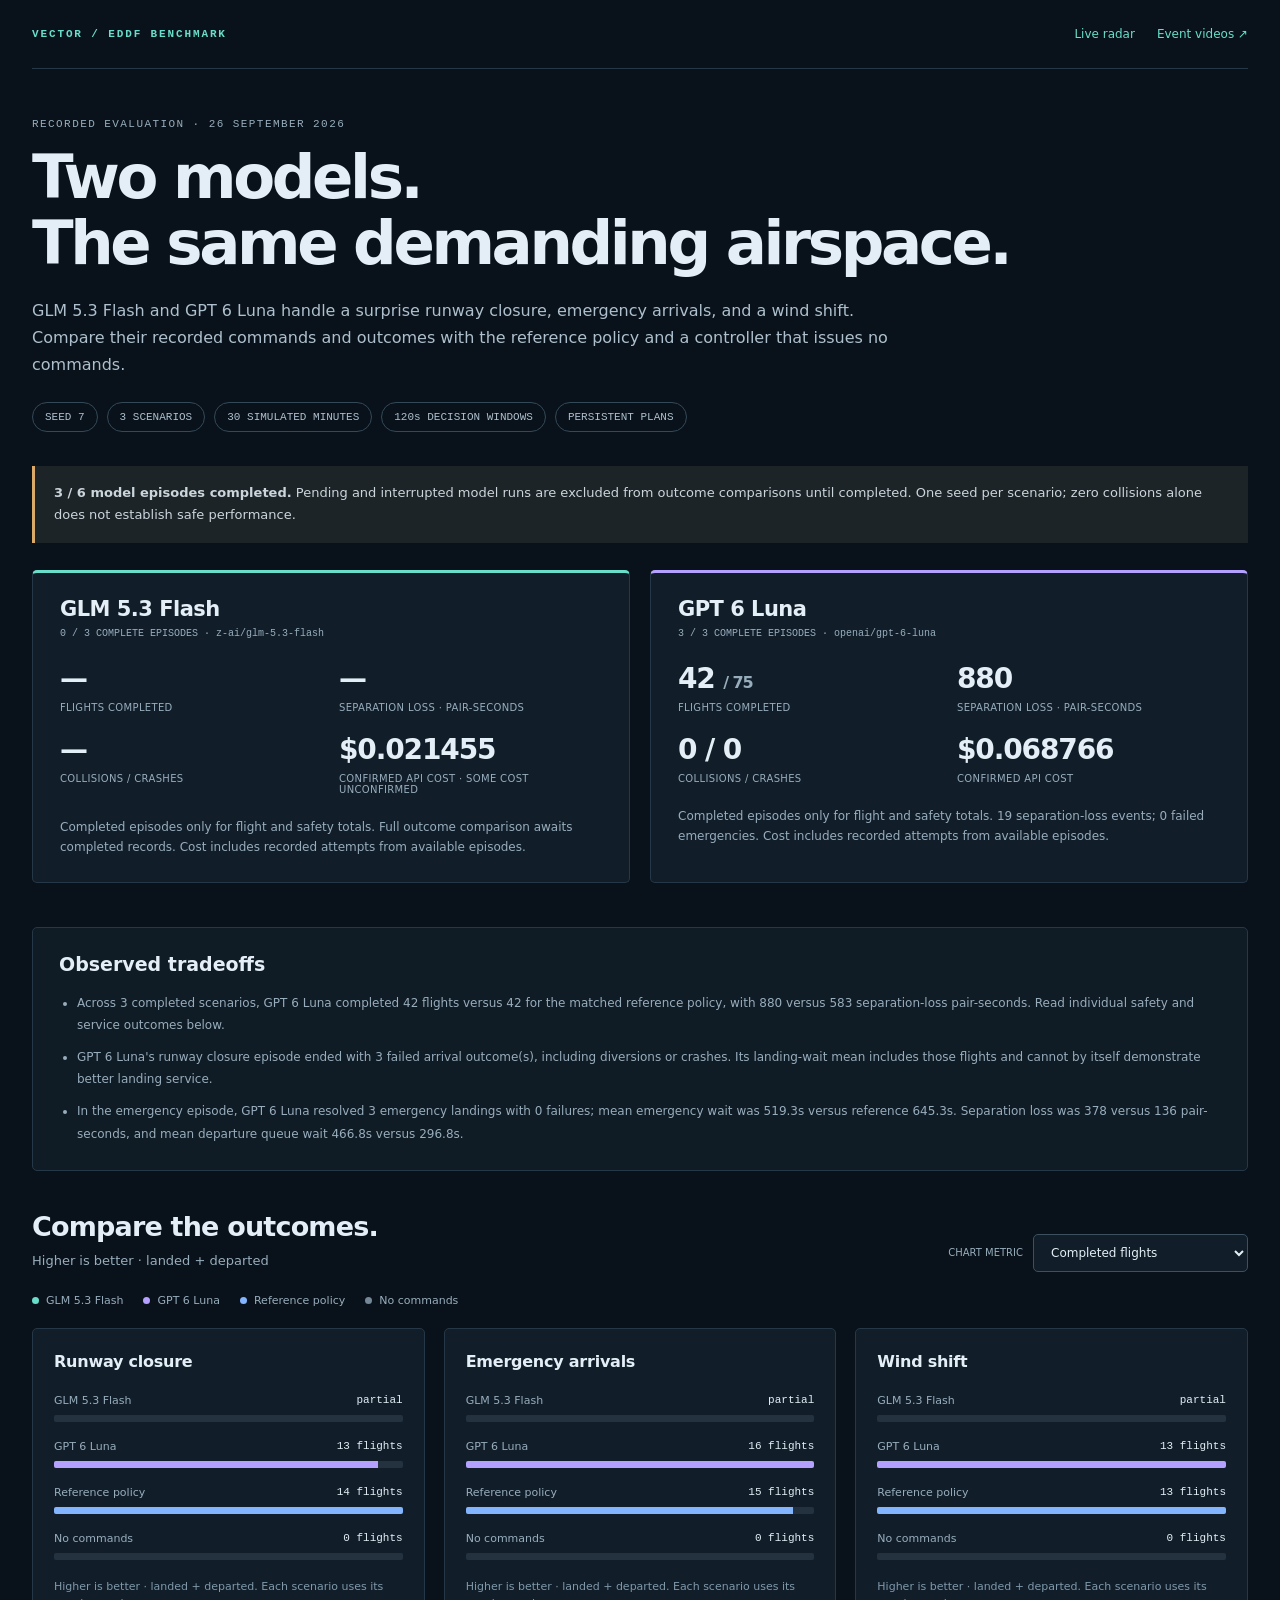
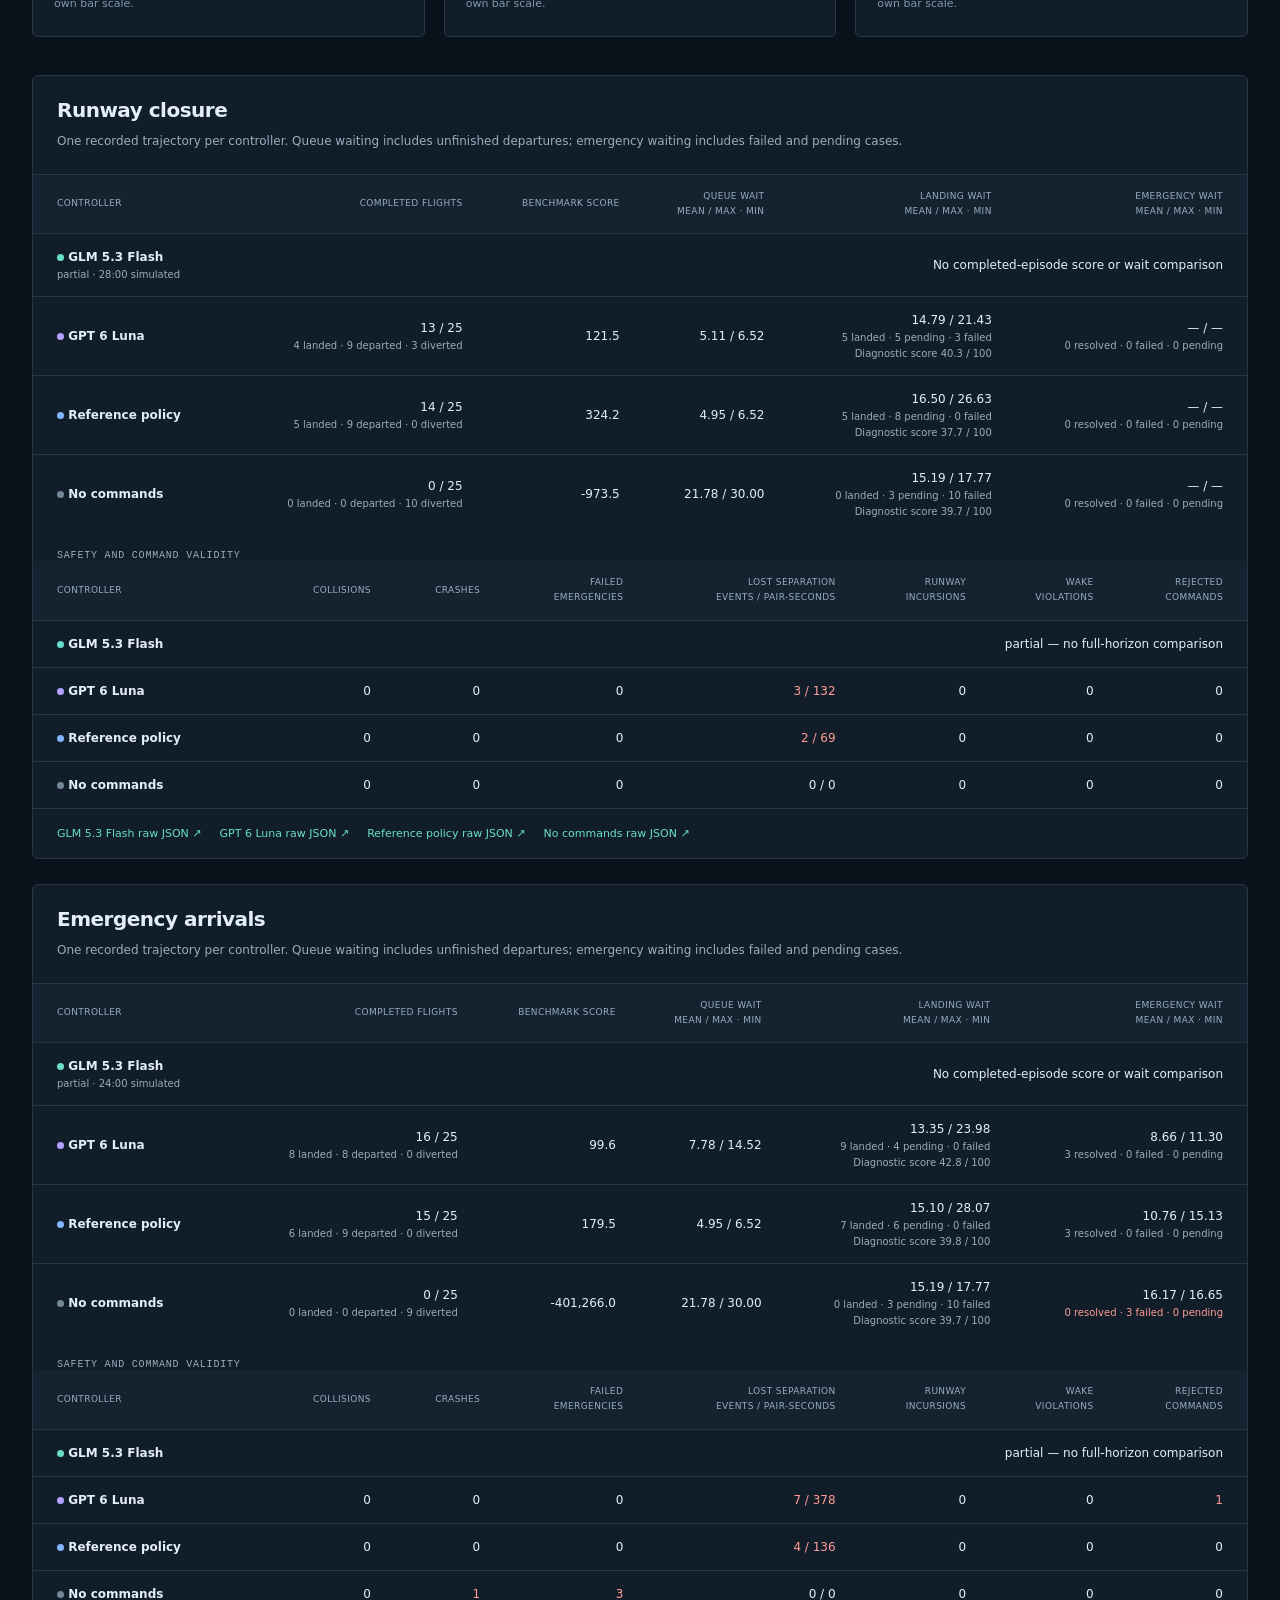
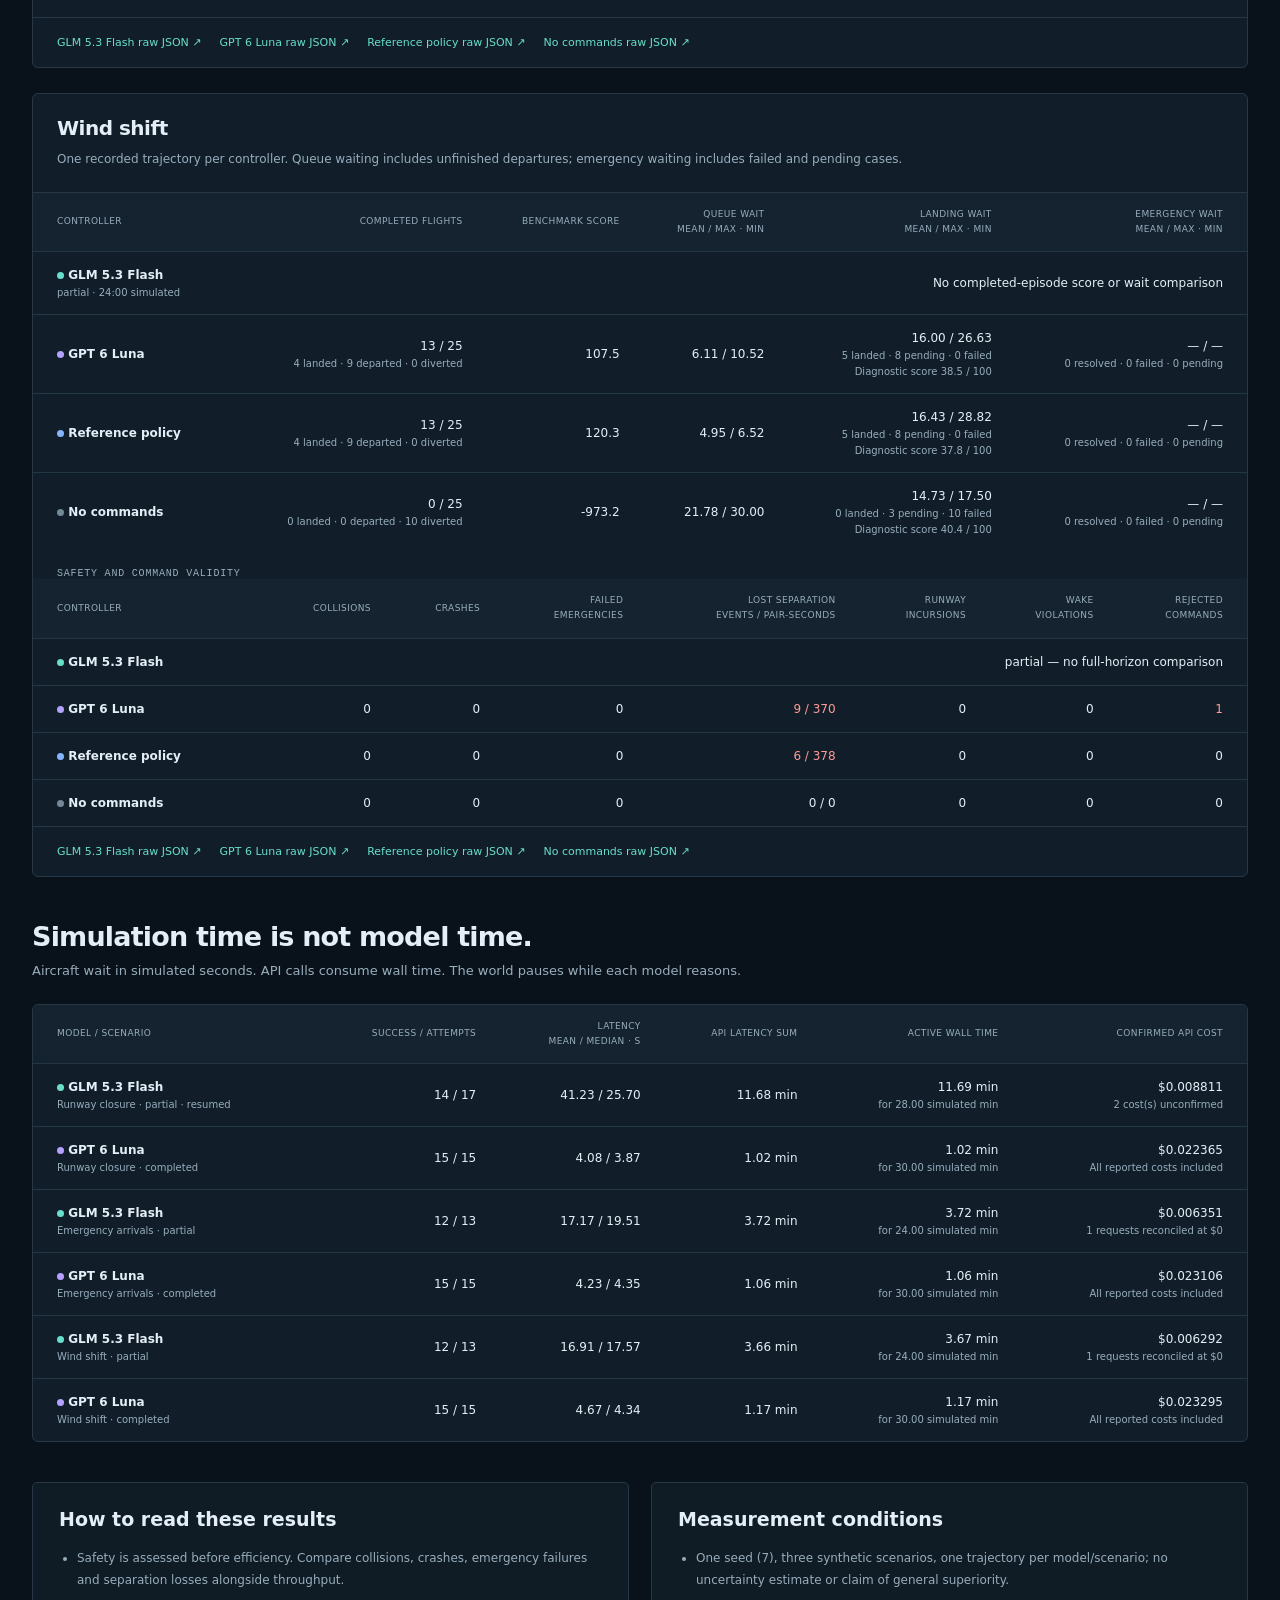
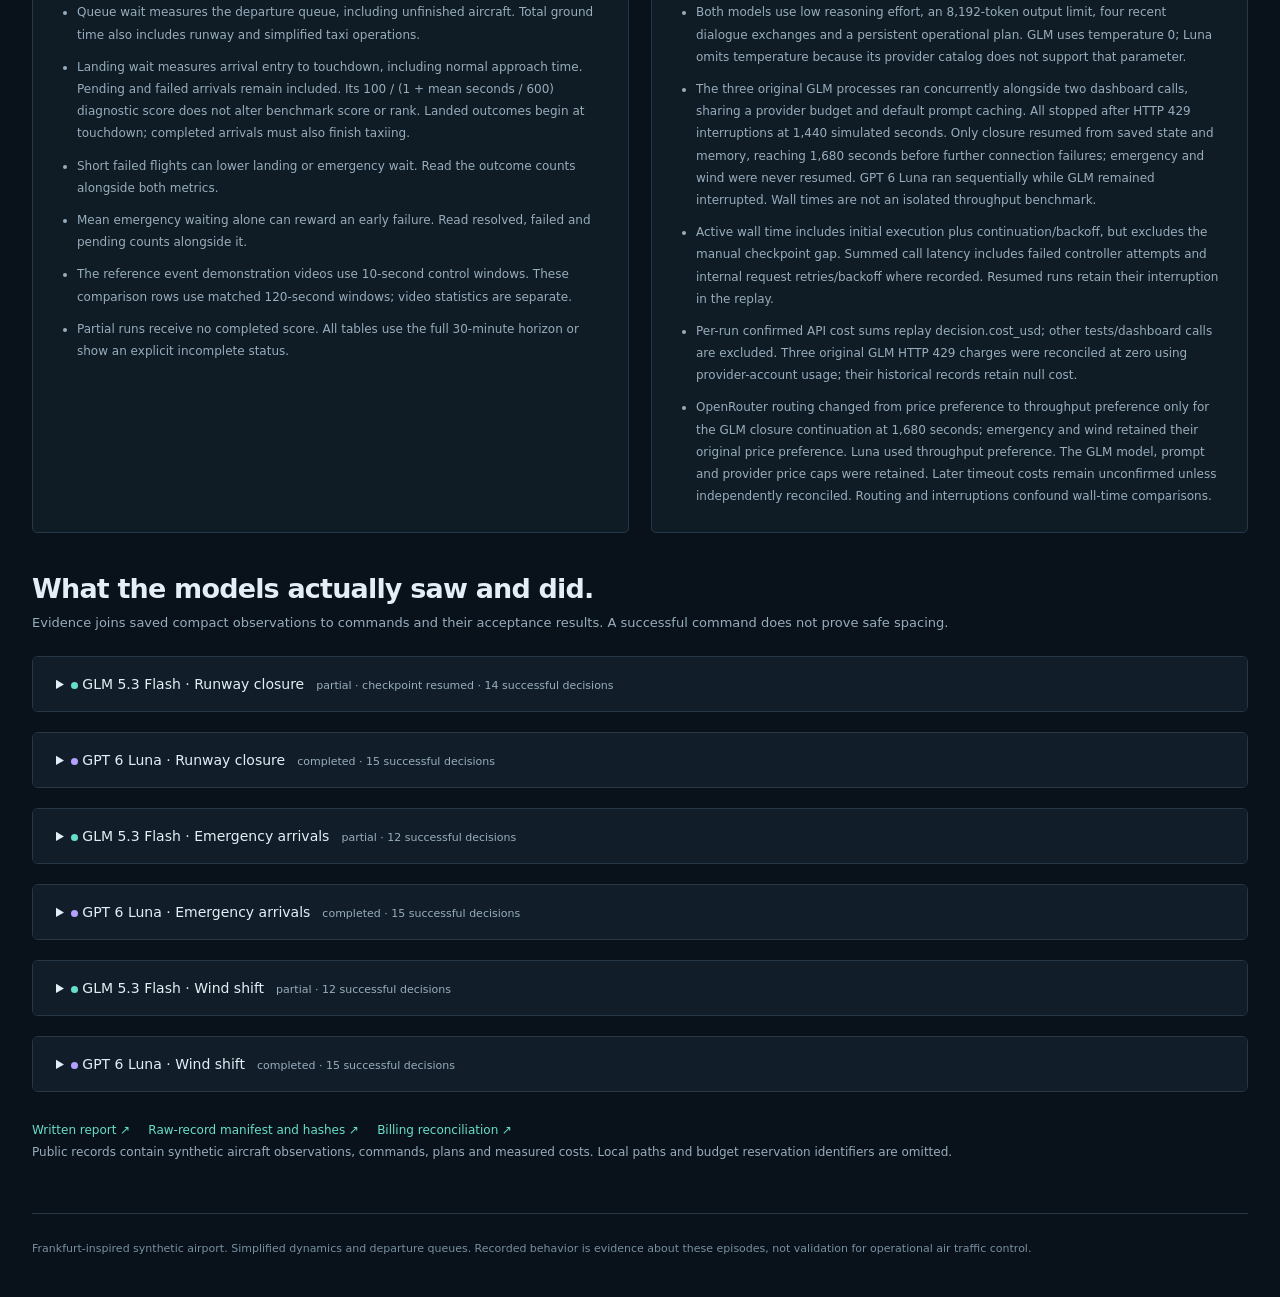
==== atc_bench/web/benchmark-results.html @ b22b1c64 "Add hosted model benchmarks, runway closures, landing waits and event videos" ====
<!doctype html>
<html lang="en">
<head>
<meta charset="utf-8"><meta name="viewport" content="width=device-width,initial-scale=1">
<title>Model results · Frankfurt ATC benchmark</title>
<style>
:root{color-scheme:dark;--bg:#09121b;--panel:#111e2a;--line:#263847;--text:#e4eef6;--muted:#98adbc;--glm:#68deca;--luna:#b4a1ff;--reference:#83b5ff;--noop:#748898;--red:#ff9a94;font-family:Inter,ui-sans-serif,system-ui,sans-serif;background:var(--bg);color:var(--text)}*{box-sizing:border-box}body{margin:0}a{color:var(--glm);text-decoration:none}a:hover{text-decoration:underline}button,select{font:inherit}code{font-family:ui-monospace,SFMono-Regular,monospace;font-size:.85em}h1,h2,h3,p{margin:0}.shell{width:min(1280px,calc(100% - 64px));margin:auto}.top{display:flex;align-items:center;justify-content:space-between;gap:24px;padding:27px 0;border-bottom:1px solid var(--line)}.brand{font:700 11px ui-monospace,monospace;letter-spacing:.17em;color:var(--glm)}nav{display:flex;gap:22px;font-size:12px}.hero{padding:49px 0 34px}.eyebrow{font:11px ui-monospace,monospace;letter-spacing:.13em;color:var(--muted);text-transform:uppercase}h1{font-size:clamp(34px,5vw,61px);line-height:1.08;letter-spacing:-.055em;margin:14px 0 21px;max-width:1000px}.intro{max-width:875px;font-size:16px;line-height:1.7;color:#aec0cd}.chips{display:flex;flex-wrap:wrap;gap:9px;margin-top:24px}.chip{font:11px ui-monospace,monospace;border:1px solid #344958;border-radius:30px;padding:8px 12px;color:#adbfcd}.notice{border-left:3px solid #dba968;background:#1c2428;color:#cbd5dc;padding:16px 19px;font-size:13px;line-height:1.7;margin-bottom:27px}.overview{display:grid;grid-template-columns:repeat(2,minmax(0,1fr));gap:20px;margin-bottom:44px}.model-card{padding:24px 27px;background:var(--panel);border:1px solid var(--line);border-top:3px solid var(--glm);border-radius:5px}.model-card.luna{border-top-color:var(--luna)}.model-card h2{font-size:21px;letter-spacing:-.025em}.model-card .status{font:10px ui-monospace,monospace;color:var(--muted);margin-top:7px}.model-stats{display:grid;grid-template-columns:1fr 1fr;gap:21px 16px;margin-top:24px}.model-stats b{font-size:28px;line-height:1.15;letter-spacing:-.04em;font-weight:600;display:block}.model-stats small{display:block;font-size:10px;letter-spacing:.035em;color:var(--muted);margin-top:7px}.model-footnote{font-size:12px;line-height:1.7;color:var(--muted);margin-top:22px}.section-top{display:flex;align-items:flex-end;justify-content:space-between;gap:25px;margin-bottom:22px}.section-top h2{font-size:27px;letter-spacing:-.03em}.section-top p{margin-top:9px;font-size:13px;line-height:1.6;color:var(--muted)}.metric-picker{display:flex;align-items:center;gap:10px;font-size:10px;color:var(--muted);white-space:nowrap}.metric-picker select{border:1px solid #3b5160;border-radius:5px;background:var(--panel);color:var(--text);padding:10px 13px;font-size:12px;max-width:260px}.legend{display:flex;gap:20px;flex-wrap:wrap;margin:13px 0 21px;font-size:11px;color:var(--muted)}.legend span{display:flex;align-items:center;gap:7px}.dot{display:inline-block;width:7px;height:7px;border-radius:50%;background:var(--glm);flex-shrink:0}.dot.luna{background:var(--luna)}.dot.reference{background:var(--reference)}.dot.noop{background:var(--noop)}.charts{display:grid;grid-template-columns:repeat(3,minmax(0,1fr));gap:19px;margin-bottom:38px}.chart{padding:23px 21px;background:var(--panel);border:1px solid var(--line);border-radius:5px}.chart h3{font-size:16px;letter-spacing:-.015em;margin-bottom:23px}.bar-row{margin:0 0 18px}.bar-row:last-child{margin-bottom:0}.bar-label{display:flex;justify-content:space-between;gap:15px;font-size:11px;margin-bottom:8px}.bar-label strong{font:11px ui-monospace,monospace;color:var(--text);text-align:right}.bar-label span{color:var(--muted)}.track{height:7px;border-radius:2px;background:#243240;overflow:hidden}.fill{height:100%;background:var(--glm)}.fill.luna{background:var(--luna)}.fill.reference{background:var(--reference)}.fill.noop{background:var(--noop)}.chart-caption{font-size:11px;color:#7f99ab;line-height:1.6;margin-top:18px}.scenario{background:var(--panel);border:1px solid var(--line);border-radius:6px;margin-bottom:25px;overflow:hidden}.scenario-head{padding:22px 24px;border-bottom:1px solid var(--line)}.scenario-head h3{font-size:20px;letter-spacing:-.025em}.scenario-head p{font-size:12px;color:var(--muted);line-height:1.65;margin-top:10px}.table-scroll{overflow:auto;scrollbar-color:#3a5261 transparent}table{border-collapse:collapse;width:100%;font-size:12px;white-space:nowrap;text-align:right}th{font-size:9px;letter-spacing:.045em;text-transform:uppercase;color:var(--muted);font-weight:500;padding:14px 17px;background:#14232f;line-height:1.7}td{padding:16px 17px;border-top:1px solid #223644;font-variant-numeric:tabular-nums}th:first-child,td:first-child{text-align:left;padding-left:24px}td:last-child,th:last-child{padding-right:24px}td:first-child{font-weight:600;color:var(--text)}td small{display:block;color:var(--muted);font-size:10px;font-weight:400;margin-top:5px}.bad{color:var(--red)}.table-label{padding:17px 24px 0;font:10px ui-monospace,monospace;color:var(--muted);letter-spacing:.08em;text-transform:uppercase}.scenario-links{display:flex;gap:18px;flex-wrap:wrap;padding:18px 24px;border-top:1px solid var(--line);font-size:11px}.method{display:grid;grid-template-columns:1fr 1fr;gap:22px;margin:40px 0}.method article{padding:25px 26px;border:1px solid var(--line);border-radius:5px;background:#0f1b25}.method h2{font-size:19px;margin-bottom:17px}.method p,.method li{font-size:12px;line-height:1.85;color:var(--muted)}.method ul{margin:0;padding-left:18px}.method li+li{margin-top:10px}.evidence{margin-top:20px;border:1px solid var(--line);border-radius:6px;overflow:hidden}.evidence>summary{padding:19px 23px;background:var(--panel);cursor:pointer;font-size:14px}.evidence>summary small{font-size:11px;color:var(--muted);margin-left:12px}.evidence-body{padding:20px 24px}.finding+.finding{border-top:1px solid var(--line);padding-top:21px;margin-top:21px}.finding h3{font-size:14px;margin-bottom:10px}.finding p,.finding li{font-size:12px;line-height:1.8;color:var(--muted)}.finding ul{padding-left:18px}.finding code{white-space:normal;overflow-wrap:anywhere;color:#c1d8e6}.plan{margin-top:18px;border:1px solid #263d49;border-radius:4px;padding:12px 15px}.plan summary{font-size:11px;color:var(--glm);cursor:pointer}.plan p{white-space:pre-wrap;overflow-wrap:anywhere;font:11px/1.8 ui-monospace,monospace;color:#b2c7d4;margin-top:13px}.memory-proof{margin-top:20px;border-left:2px solid #3e7770;padding:10px 15px;font-size:12px;line-height:1.8;color:#b0c5d1}.records{font-size:12px;line-height:1.8;color:var(--muted);margin:28px 0 50px}.records a{margin-right:18px}footer{border-top:1px solid var(--line);padding:26px 0 36px;color:#7790a2;font-size:11px;line-height:1.7}.loading{padding:30px;color:var(--muted)}[hidden]{display:none!important}@media(max-width:1000px){.shell{width:calc(100% - 40px)}.charts{grid-template-columns:1fr}.chart{padding:22px 24px}.chart h3{margin-bottom:20px}.bar-row{display:grid;grid-template-columns:175px 1fr;gap:18px;align-items:center}.bar-label{margin:0}.section-top{align-items:flex-start;flex-direction:column}.method{grid-template-columns:1fr}.overview{gap:15px}.model-card{padding:23px}.model-stats b{font-size:25px}}@media(max-width:620px){.shell{width:calc(100% - 28px)}.top{align-items:flex-start;gap:15px}.brand{font-size:9px;line-height:1.6;max-width:120px}nav{font-size:11px;gap:13px}.hero{padding-top:33px}h1{font-size:37px}.intro{font-size:14px}.overview{grid-template-columns:1fr}.model-card{padding:22px}.bar-row{grid-template-columns:1fr;gap:8px}.model-stats b{font-size:28px}.scenario-head,.evidence-body{padding:20px}.evidence>summary small{display:block;margin:6px 0 0}.metric-picker{width:100%;white-space:normal}.metric-picker select{flex:1;min-width:0;max-width:none}.method article{padding:20px}.chips{gap:7px}.chip{font-size:10px;padding:7px 10px}.table-scroll th,.table-scroll td{padding:13px 15px}}
</style>
</head>
<body>
<div class="shell"><header class="top"><a class="brand" href="/">VECTOR / EDDF BENCHMARK</a><nav><a href="/">Live radar</a><a href="/replays.html">Event videos ↗</a></nav></header>
<section class="hero"><div class="eyebrow">Recorded evaluation · 26 September 2026</div><h1>Two models.<br>The same demanding airspace.</h1><p class="intro">GLM 5.3 Flash and GPT 6 Luna handle a surprise runway closure, emergency arrivals, and a wind shift. Compare their recorded commands and outcomes with the reference policy and a controller that issues no commands.</p><div class="chips"><span class="chip">SEED 7</span><span class="chip">3 SCENARIOS</span><span class="chip">30 SIMULATED MINUTES</span><span class="chip">120s DECISION WINDOWS</span><span class="chip">PERSISTENT PLANS</span></div></section>
<main id="report"><p class="loading">Loading recorded benchmark results…</p></main>
<footer>Frankfurt-inspired synthetic airport. Simplified dynamics and departure queues. Recorded behavior is evidence about these episodes, not validation for operational air traffic control.</footer></div>
<script>
'use strict';
const $=(id)=>document.getElementById(id);
const esc=(value)=>String(value??'').replace(/[&<>"']/g,c=>({'&':'&amp;','<':'&lt;','>':'&gt;','"':'&quot;',"'":'&#39;'}[c]));
const n=(value,digits=0)=>value==null?'—':Number(value).toLocaleString('en-US',{minimumFractionDigits:digits,maximumFractionDigits:digits});
const minutes=(value)=>value==null?'—':n(value/60,2);
const clock=(value)=>`${String(Math.floor(value/60)).padStart(2,'0')}:${String(Math.floor(value%60)).padStart(2,'0')}`;
const cash=(value)=>value==null?'—':`$${n(value,6)}`;
let report;
const metricOptions={completed:{title:'Completed flights',note:'Higher is better · landed + departed',unit:'flights',value:m=>m.landed+m.departed},landing:{title:'Mean landing wait',note:'Arrival entry to touchdown · includes normal approach · read with outcomes',unit:'min',value:(m,r)=>r.landing_metrics?.landing_wait_mean_seconds==null?null:r.landing_metrics.landing_wait_mean_seconds/60},queue:{title:'Mean departure queue wait',note:'Lower is better · simulated minutes',unit:'min',value:m=>m.ground_wait_mean_seconds==null?null:m.ground_wait_mean_seconds/60},emergency:{title:'Mean emergency wait',note:'Lower is better · read alongside emergency outcomes',unit:'min',value:m=>m.emergency_wait_mean_seconds==null?null:m.emergency_wait_mean_seconds/60},separation:{title:'Time with lost separation',note:'Lower is better · simulated aircraft pair-seconds',unit:'pair-s',value:m=>m.separation_loss_seconds}};
function badge(row){return `<i class="dot ${esc(row.cohort)}"></i> ${esc(row.label)}`;}
function overview(){return Object.entries(report.aggregates).map(([cohort,a])=>`<article class="model-card ${esc(cohort)}"><h2>${esc(a.label)}</h2><p class="status">${a.completed_episodes} / 3 COMPLETE EPISODES · ${esc(a.model)}</p><div class="model-stats"><div><b>${a.completed_episodes?n(a.completed_flights)+' <span style="color:var(--muted);font-size:16px">/ '+n(a.spawned)+'</span>':'—'}</b><small>FLIGHTS COMPLETED</small></div><div><b>${a.completed_episodes?n(a.separation_loss_seconds):'—'}</b><small>SEPARATION LOSS · PAIR-SECONDS</small></div><div><b>${a.completed_episodes?n(a.collisions)+' / '+n(a.crashes):'—'}</b><small>COLLISIONS / CRASHES</small></div><div><b>${cash(a.known_api_cost_usd)}</b><small>CONFIRMED API COST${a.unknown_cost_calls?' · SOME COST UNCONFIRMED':''}</small></div></div><p class="model-footnote">Completed episodes only for flight and safety totals. ${a.completed_episodes?`${n(a.separation_losses)} separation-loss events; ${n(a.failed_emergencies)} failed emergencies.`:'Full outcome comparison awaits completed records.'} Cost includes recorded attempts from available episodes.</p></article>`).join('');}
function charts(){const key=$('chart-metric').value,metric=metricOptions[key];$('chart-note').textContent=metric.note;$('charts').innerHTML=report.scenarios.map(s=>{const values=s.runs.map(r=>r.metrics?metric.value(r.metrics,r):null),maximum=Math.max(1,...values.filter(v=>v!=null));return `<article class="chart"><h3>${esc(s.title)}</h3>${s.runs.map((r,i)=>`<div class="bar-row"><div class="bar-label"><span>${esc(r.label)}</span><strong>${values[i]==null?(r.metrics?'n/a':esc(r.status)):n(values[i],['queue','emergency','landing'].includes(key)?2:0)+' '+metric.unit}</strong></div><div class="track" aria-label="${esc(r.label)}: ${values[i]==null?'not applicable or incomplete':n(values[i],2)+' '+metric.unit}"><div class="fill ${esc(r.cohort)}" style="width:${values[i]==null?0:Math.max(0,values[i]/maximum*100)}%"></div></div></div>`).join('')}<p class="chart-caption">${metric.note}. Each scenario uses its own bar scale.</p></article>`}).join('');}
function landingOutcomes(r){const o=r.landing_metrics?.landing_wait_by_outcome||{};return ['landed','pending','failed'].map(k=>`${n(o[k]?.count||0)} ${k}`).join(' · ');}
function outcomes(m){const o=m.emergency_wait_by_outcome||{};return ['resolved','failed','pending'].map(k=>`${n(o[k]?.count||0)} ${k}`).join(' · ');}
function performance(s){return `<div class="table-scroll"><table><thead><tr><th>Controller</th><th>Completed flights</th><th>Benchmark score</th><th>Queue wait<br>mean / max · min</th><th>Landing wait<br>mean / max · min</th><th>Emergency wait<br>mean / max · min</th></tr></thead><tbody>${s.runs.map(r=>{const m=r.metrics;if(!m)return `<tr><td>${badge(r)}<small>${esc(r.status)}${r.final_time_s!=null?' · '+clock(r.final_time_s)+' simulated':''}</small></td><td colspan="5">No completed-episode score or wait comparison</td></tr>`;return `<tr><td>${badge(r)}</td><td>${n(m.landed+m.departed)} / ${n(m.spawned)}<small>${m.landed} landed · ${m.departed} departed · ${m.diverted} diverted</small></td><td>${n(m.score,1)}</td><td>${minutes(m.ground_wait_mean_seconds)} / ${minutes(m.ground_wait_max_seconds)}</td><td>${minutes(r.landing_metrics?.landing_wait_mean_seconds)} / ${minutes(r.landing_metrics?.landing_wait_max_seconds)}<small>${landingOutcomes(r)}</small><small>Diagnostic score ${n(r.landing_metrics?.landing_wait_score,1)} / 100</small></td><td>${minutes(m.emergency_wait_mean_seconds)} / ${minutes(m.emergency_wait_max_seconds)}<small class="${m.emergencies_failed?'bad':''}">${outcomes(m)}</small></td></tr>`}).join('')}</tbody></table></div>`;}
function safety(s){return `<div class="table-label">Safety and command validity</div><div class="table-scroll"><table><thead><tr><th>Controller</th><th>Collisions</th><th>Crashes</th><th>Failed<br>emergencies</th><th>Lost separation<br>events / pair-seconds</th><th>Runway<br>incursions</th><th>Wake<br>violations</th><th>Rejected<br>commands</th></tr></thead><tbody>${s.runs.map(r=>{const m=r.metrics;if(!m)return `<tr><td>${badge(r)}</td><td colspan="7">${esc(r.status)} — no full-horizon comparison</td></tr>`;return `<tr><td>${badge(r)}</td>${['collisions','crashed','emergencies_failed'].map(k=>`<td class="${m[k]?'bad':''}">${n(m[k])}</td>`).join('')}<td class="${m.separation_losses?'bad':''}">${m.separation_losses} / ${n(m.separation_loss_seconds)}</td>${['runway_incursions','wake_violations','invalid_commands'].map(k=>`<td class="${m[k]?'bad':''}">${n(m[k])}</td>`).join('')}</tr>`}).join('')}</tbody></table></div>`;}
function scenario(s){return `<article class="scenario"><div class="scenario-head"><h3>${esc(s.title)}</h3><p>One recorded trajectory per controller. Queue waiting includes unfinished departures; emergency waiting includes failed and pending cases.</p></div>${performance(s)}${safety(s)}<div class="scenario-links">${s.runs.filter(r=>r.record_url).map(r=>`<a href="${esc(r.record_url)}" target="_blank" rel="noreferrer">${esc(r.label)} raw JSON ↗</a>`).join('')}</div></article>`;}
function execution(){return `<div class="table-scroll"><table><thead><tr><th>Model / scenario</th><th>Success / attempts</th><th>Latency<br>mean / median · s</th><th>API latency sum</th><th>Active wall time</th><th>Confirmed API cost</th></tr></thead><tbody>${report.scenarios.flatMap(s=>s.runs.filter(r=>['glm','luna'].includes(r.cohort)).map(r=>{if(r.status==='pending')return `<tr><td>${badge(r)}<small>${esc(s.title)}</small></td><td colspan="5">Pending</td></tr>`;return `<tr><td>${badge(r)}<small>${esc(s.title)} · ${esc(r.status)}${r.resume_info?' · resumed':''}</small></td><td>${r.successful_decisions} / ${r.decision_count}</td><td>${n(r.mean_call_latency_s,2)} / ${n(r.median_call_latency_s,2)}</td><td>${minutes(r.total_call_latency_s)} min</td><td>${minutes(r.wall_duration_s)} min<small>for ${minutes(r.final_time_s)} simulated min</small></td><td>${cash(r.known_api_cost_usd)}<small>${r.unknown_cost_calls?r.unknown_cost_calls+' cost(s) unconfirmed':r.reconciled_zero_cost_calls?r.reconciled_zero_cost_calls+' requests reconciled at $0':'All reported costs included'}</small></td></tr>`})).join('')}</tbody></table></div>`;}
function finding(f){return `<section class="finding"><h3>${esc(f.title)}</h3><p>Event T+${clock(f.event_time_s)} → first model observation T+${clock(f.observation_time_s)}.${f.closed_runways?` Observed closed: ${esc(f.closed_runways.join(', '))}. ${f.closed_runway_assignments.length} approach/takeoff assignments targeted an observed closed runway.`:''}${f.active_direction?` Observed active flow: ${esc(f.active_direction)}.`:''}${f.final_status?` Final status: ${esc(f.final_status)}; emergency wait ${n(f.emergency_wait_s)} simulated seconds.`:''}</p>${f.commands.length?'<ul>'+f.commands.map(c=>`<li><code>${esc(typeof c.command==='string'?c.command:JSON.stringify(c.command))}</code> — <span class="${c.accepted?'':'bad'}">${c.accepted?'accepted':'rejected'}</span>: ${esc(c.message)}</li>`).join('')+'</ul>':'<p>No command for this emergency aircraft in that first observed decision.</p>'}<p>${esc(f.note)}</p><details class="plan"><summary>Plan returned with this decision</summary><p>${esc(f.output_plan||'No plan recorded')}</p></details></section>`;}
function evidence(){return report.scenarios.flatMap(s=>s.runs.filter(r=>['glm','luna'].includes(r.cohort)&&r.status!=='pending').map(r=>`<details class="evidence"><summary>${badge(r)} · ${esc(s.title)}<small>${esc(r.status)}${r.resume_info?' · checkpoint resumed':''} · ${r.successful_decisions} successful decisions</small></summary><div class="evidence-body">${r.failed_attempts?.length?`<p class="notice">Recorded interruption(s): ${r.failed_attempts.map(f=>`T+${clock(f.time_s)} — ${esc(f.error)}`).join('; ')}.${r.resume_info?' Continued from saved simulator state and conversation memory.':''}</p>`:''}${(r.findings||[]).map(finding).join('')}<div class="memory-proof"><strong>Memory evidence:</strong> ${r.memory.matched_plan_transitions} / ${r.memory.checked_plan_transitions} successful transitions contain the exact preceding plan in the next input. Final input: ${n(r.memory.final_input_successful_decisions)} previous successful decisions and ${n(r.memory.final_input_memory_turns)} retained dialogue turns. Final controller counter: ${n(r.memory.successful_decisions_counter)}. This verifies retained inputs, not plan quality.</div><details class="plan"><summary>Last recorded operational plan</summary><p>${esc(r.memory.last_output_plan||'No successful plan')}</p></details>${r.interruption_records?.length?`<p class="records">${r.interruption_records.map(i=>`<a href="${esc(i.url)}" target="_blank" rel="noreferrer">Interruption at T+${clock(i.time_s)} ↗</a>`).join('')}</p>`:''}</div></details>`)).join('');}
async function load(){try{const response=await fetch('./benchmark-results.json',{cache:'no-store'});if(!response.ok)throw new Error('Saved report is unavailable');report=await response.json();const complete=Object.values(report.aggregates).reduce((s,a)=>s+a.completed_episodes,0);$('report').innerHTML=`<div class="notice"><strong>${complete} / 6 model episodes completed.</strong> ${report.status==='completed'?'GLM completed after checkpoint continuation following rate-limit and connection interruptions.':'Pending and interrupted model runs are excluded from outcome comparisons until completed.'} One seed per scenario; zero collisions alone does not establish safe performance.</div><section class="overview" aria-label="Model outcome totals">${overview()}</section>${report.observations?.length?`<section class="method" aria-label="Observed tradeoffs"><article style="grid-column:1/-1"><h2>Observed tradeoffs</h2><ul>${report.observations.map(o=>`<li>${esc(o)}</li>`).join('')}</ul></article></section>`:''}<div class="section-top"><div><h2>Compare the outcomes.</h2><p id="chart-note"></p></div><label class="metric-picker">CHART METRIC <select id="chart-metric">${Object.entries(metricOptions).map(([k,m])=>`<option value="${k}">${m.title}</option>`).join('')}</select></label></div><div class="legend">${['glm','luna','reference','noop'].map(k=>`<span><i class="dot ${k}"></i>${{glm:'GLM 5.3 Flash',luna:'GPT 6 Luna',reference:'Reference policy',noop:'No commands'}[k]}</span>`).join('')}</div><section class="charts" id="charts" aria-label="Outcome comparison charts"></section><section aria-label="Full scenario metrics">${report.scenarios.map(scenario).join('')}</section><div class="section-top" style="margin-top:44px"><div><h2>Simulation time is not model time.</h2><p>Aircraft wait in simulated seconds. API calls consume wall time. The world pauses while each model reasons.</p></div></div><section class="scenario" aria-label="Model execution and API cost">${execution()}</section><section class="method"><article><h2>How to read these results</h2><ul><li>Safety is assessed before efficiency. Compare collisions, crashes, emergency failures and separation losses alongside throughput.</li><li>Queue wait measures the departure queue, including unfinished aircraft. Total ground time also includes runway and simplified taxi operations.</li><li>Landing wait measures arrival entry to touchdown, including normal approach time. Pending and failed arrivals remain included. Its 100 / (1 + mean seconds / 600) diagnostic score does not alter benchmark score or rank. Landed outcomes begin at touchdown; completed arrivals must also finish taxiing.</li><li>Short failed flights can lower landing or emergency wait. Read the outcome counts alongside both metrics.</li><li>Mean emergency waiting alone can reward an early failure. Read resolved, failed and pending counts alongside it.</li><li>The reference event demonstration videos use 10-second control windows. These comparison rows use matched 120-second windows; video statistics are separate.</li><li>Partial runs receive no completed score. All tables use the full 30-minute horizon or show an explicit incomplete status.</li></ul></article><article><h2>Measurement conditions</h2><ul>${report.conditions.filter((_,i)=>[0,3,4,5,6,7].includes(i)).map(c=>`<li>${esc(c)}</li>`).join('')}</ul></article></section><div class="section-top"><div><h2>What the models actually saw and did.</h2><p>Evidence joins saved compact observations to commands and their acceptance results. A successful command does not prove safe spacing.</p></div></div><section aria-label="Decision and memory evidence">${evidence()}</section><p class="records"><a href="https://github.com/MaxxP0/hackathonAirTraffic/blob/main/docs/GLM_RESULTS.md" target="_blank" rel="noreferrer">Written report ↗</a><a href="https://github.com/MaxxP0/hackathonAirTraffic/blob/main/docs/evaluations/manifest.json" target="_blank" rel="noreferrer">Raw-record manifest and hashes ↗</a>${report.billing_reconciliation_url?`<a href="${esc(report.billing_reconciliation_url)}" target="_blank" rel="noreferrer">Billing reconciliation ↗</a>`:''}<br>Public records contain synthetic aircraft observations, commands, plans and measured costs. Local paths and budget reservation identifiers are omitted.</p>`;$('chart-metric').addEventListener('change',charts);charts();}catch(error){$('report').innerHTML=`<p class="notice">${esc(error.message)}. Serve this page through the benchmark server and regenerate the report from saved evaluation JSON.</p>`;}}load();
</script>
</body>
</html>
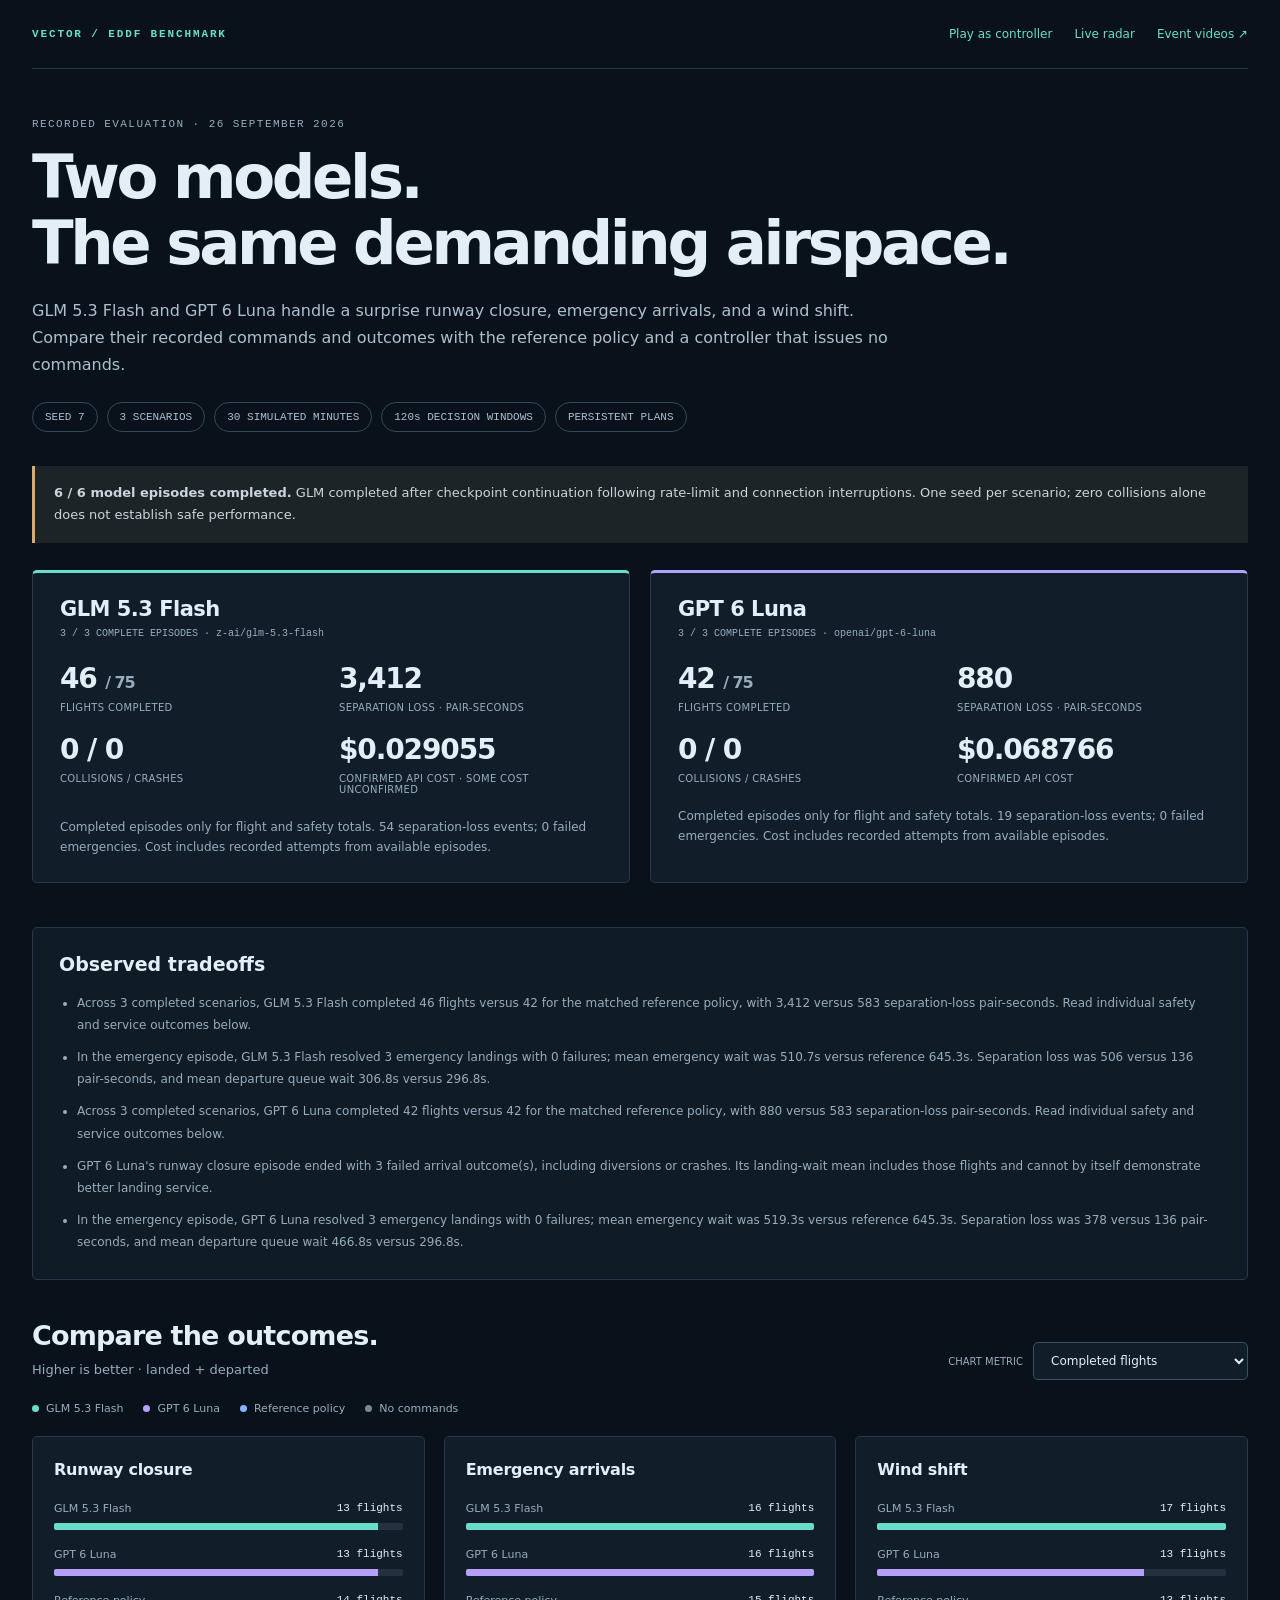
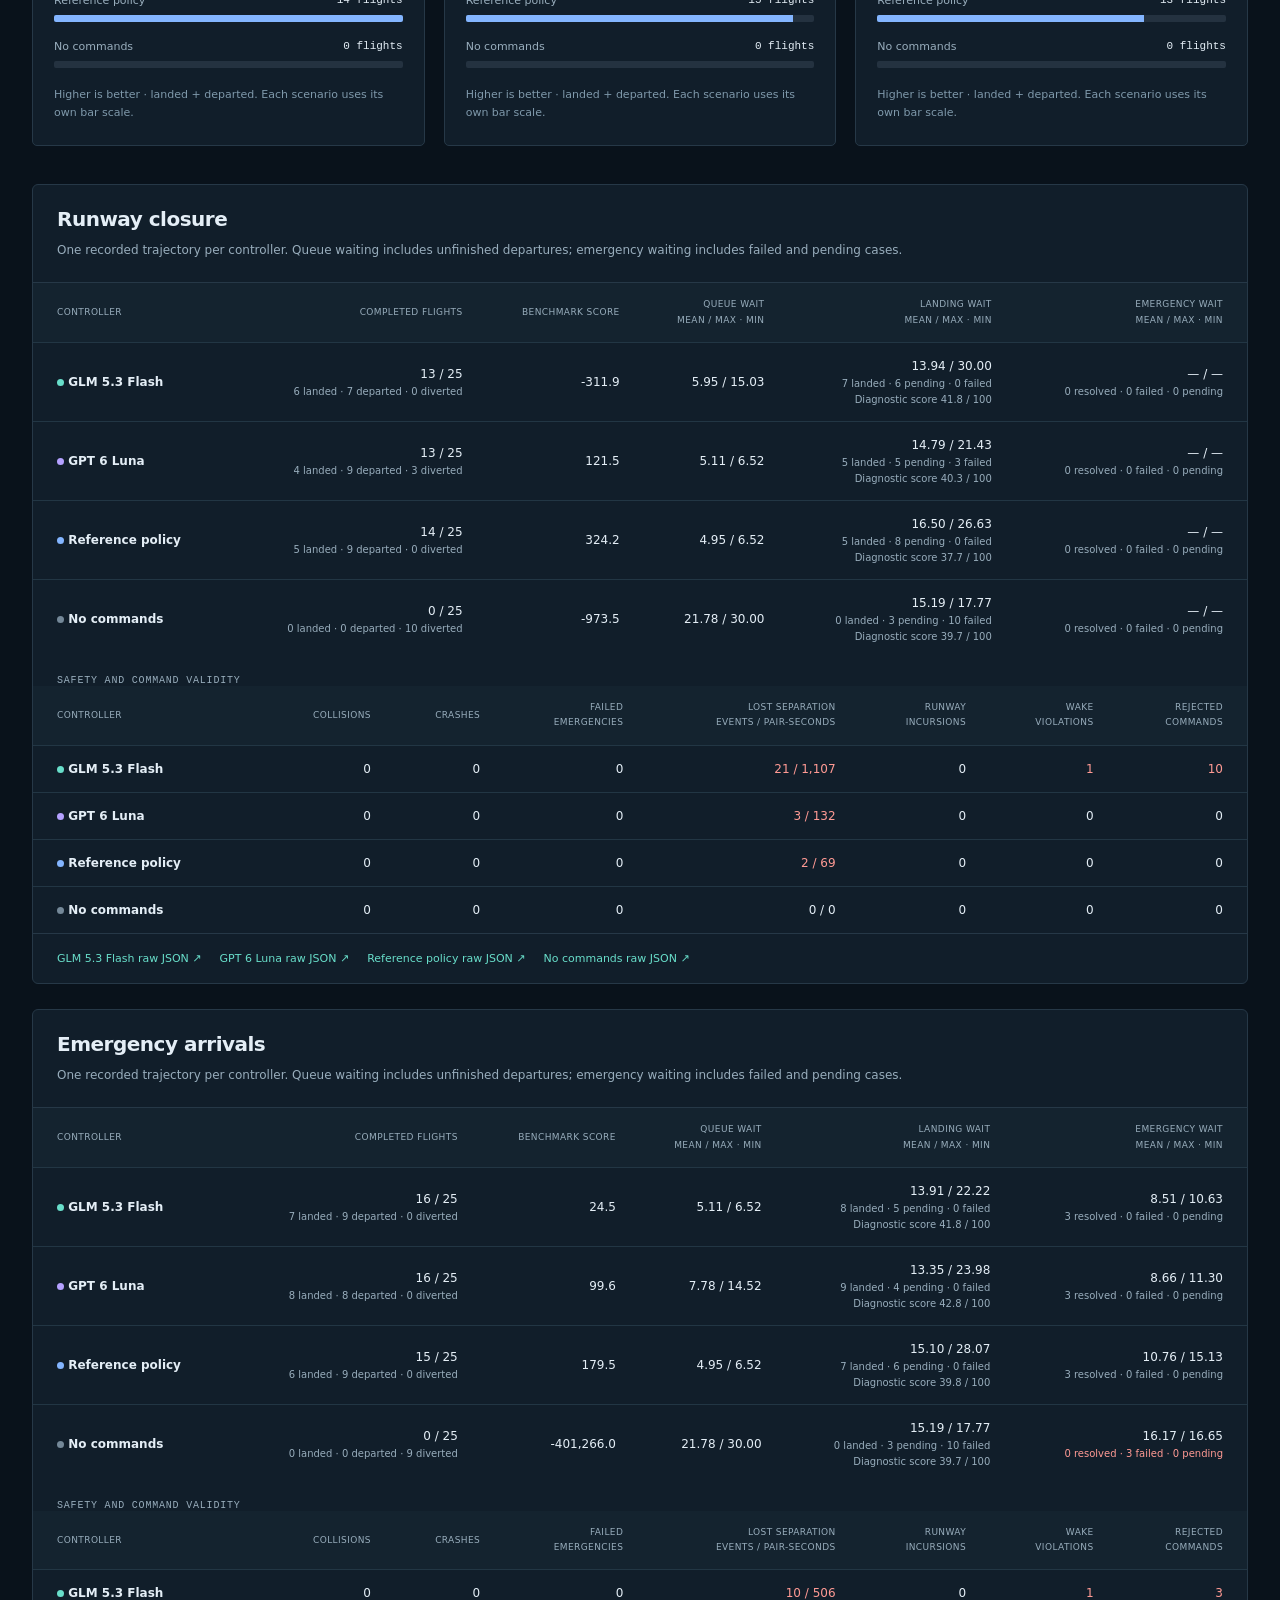
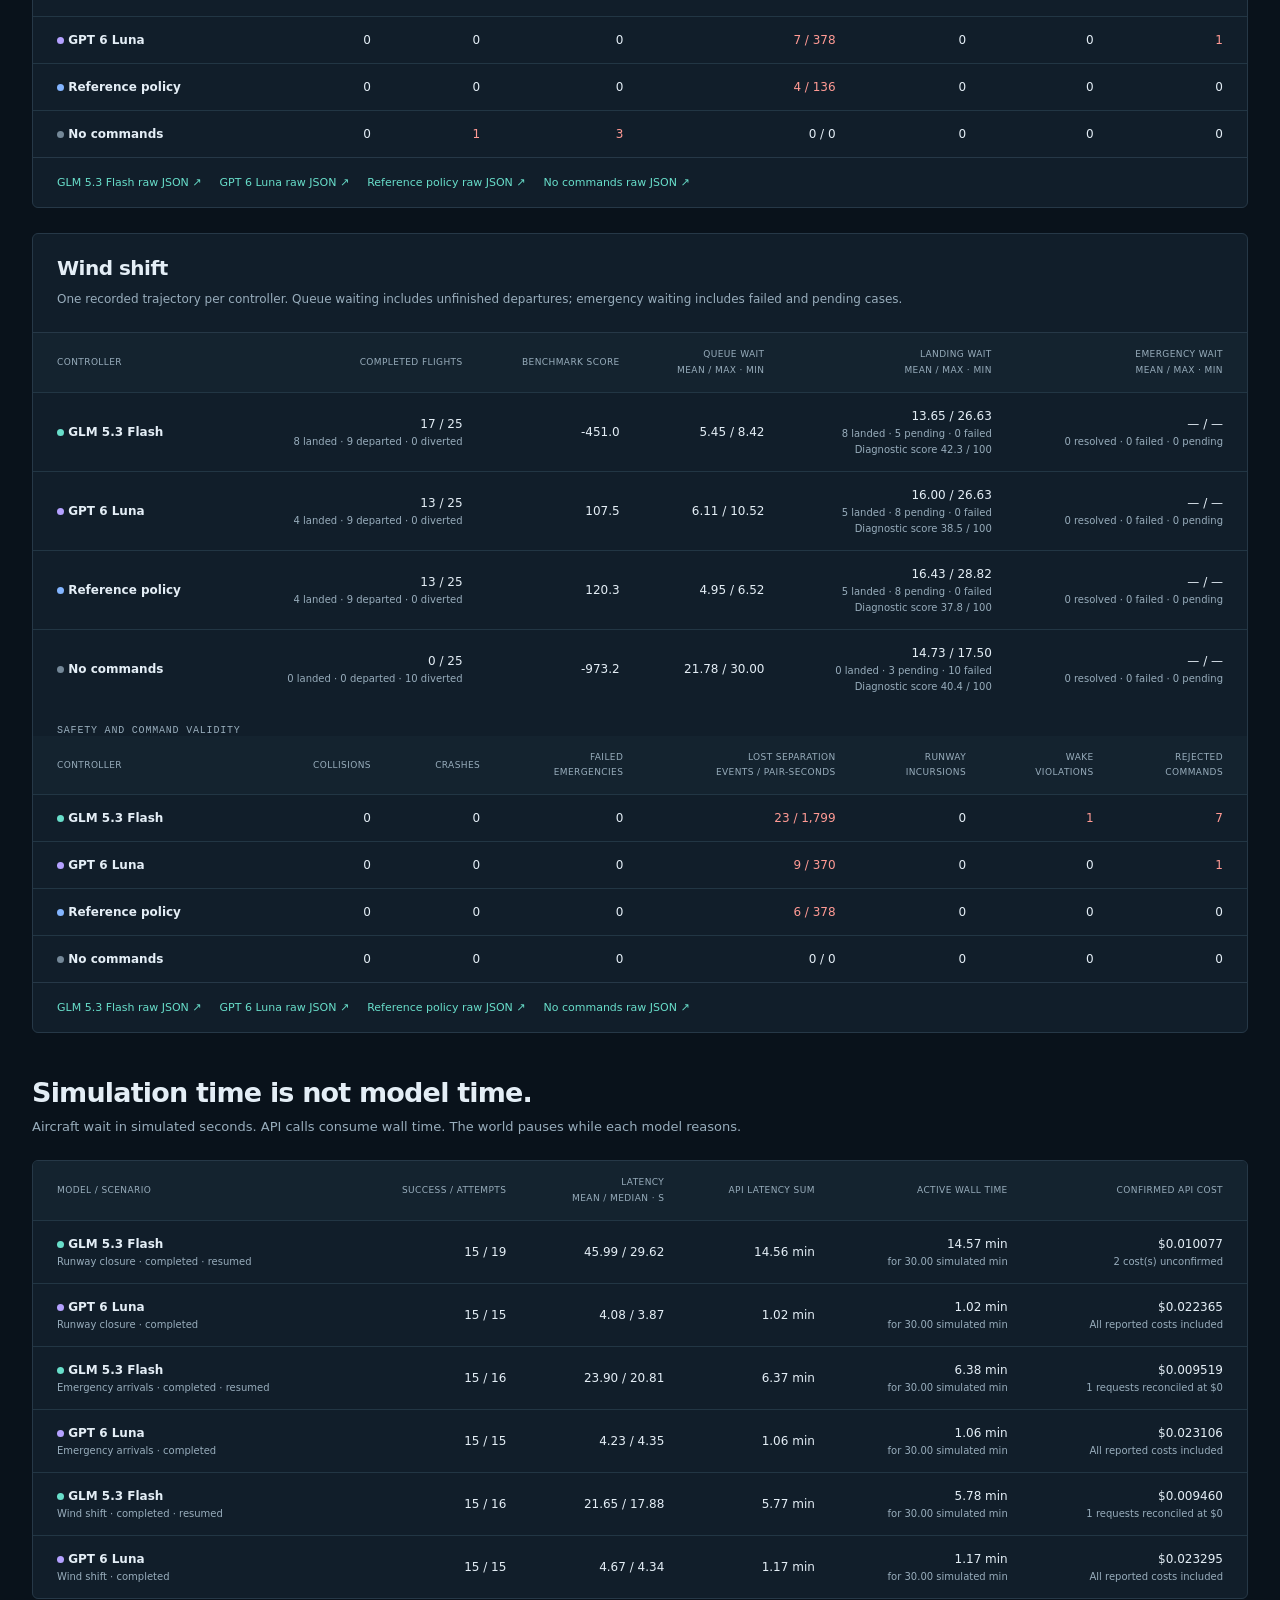
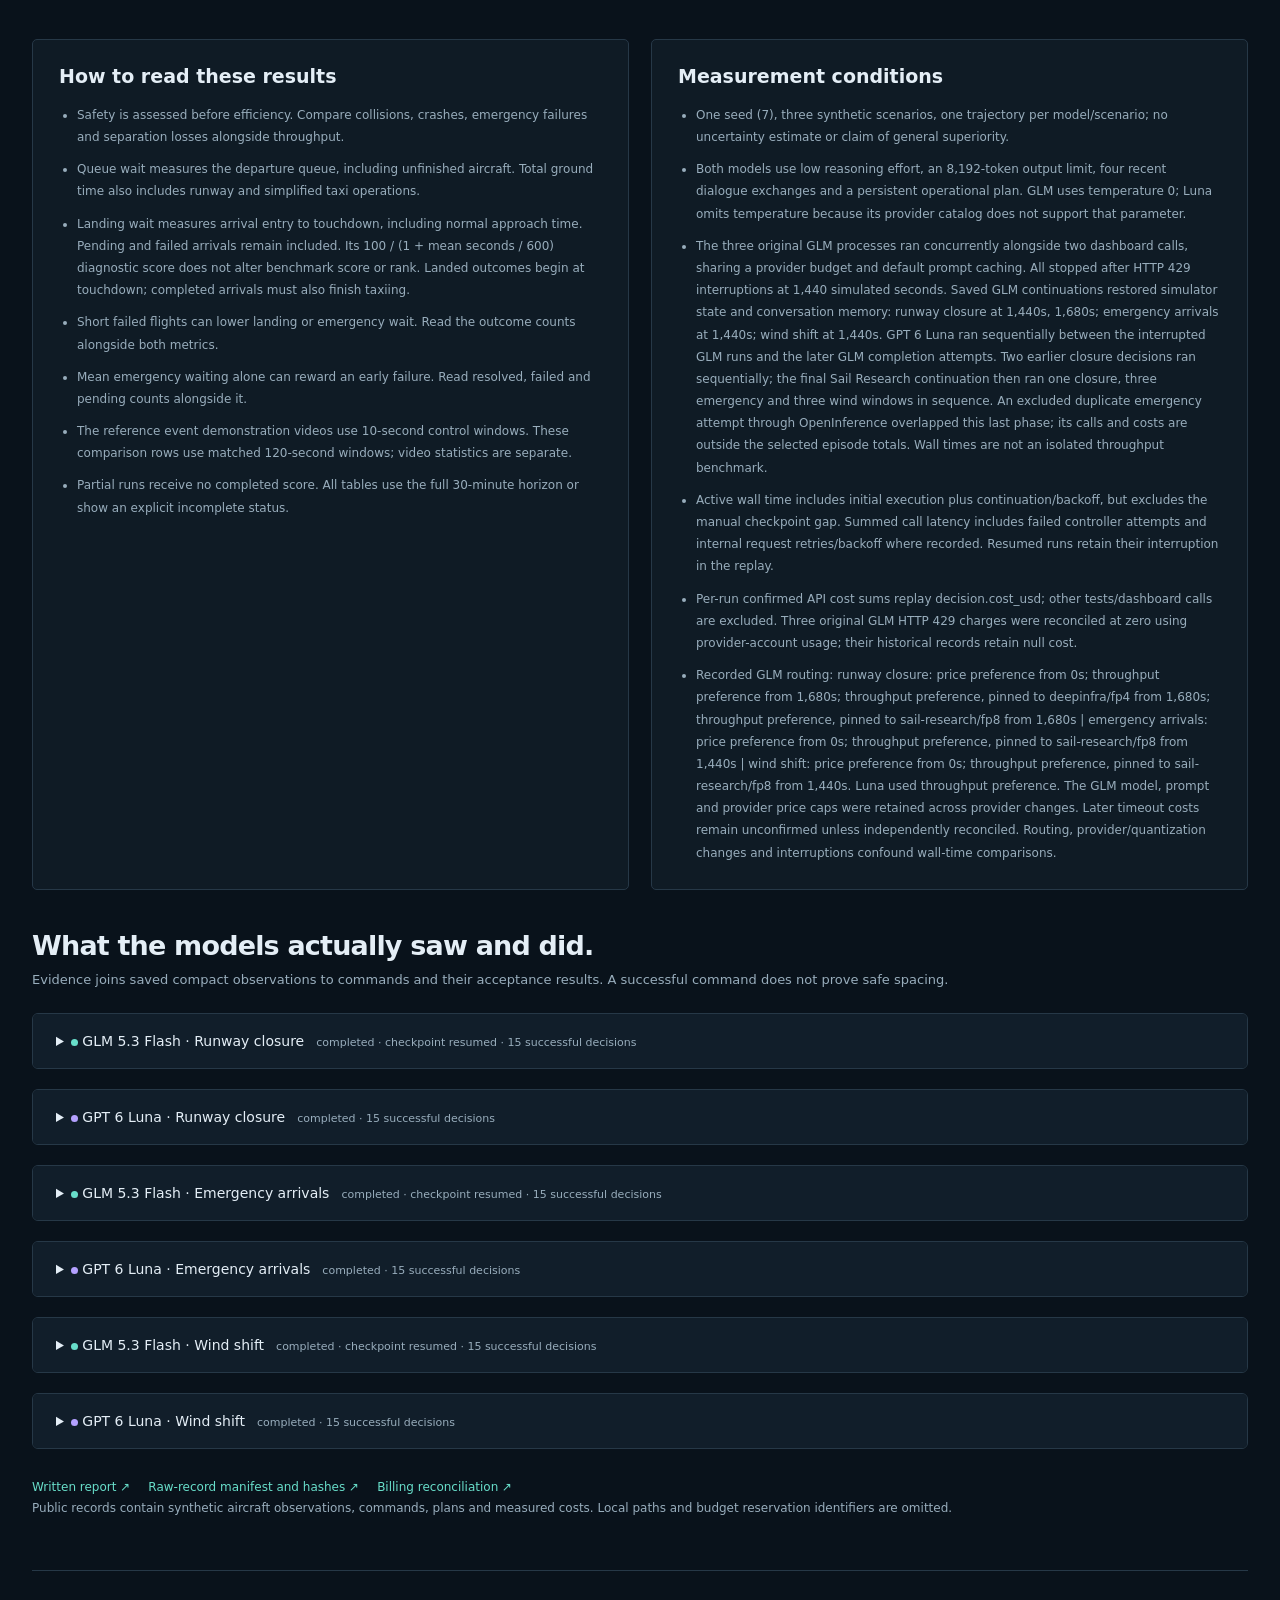
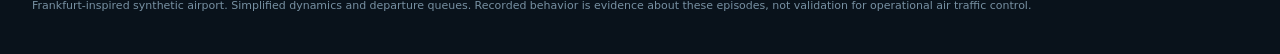
==== commit 1385942a: "Complete GLM benchmarks and publish human demo with video presentation" ====
--- a/atc_bench/web/benchmark-results.html
+++ b/atc_bench/web/benchmark-results.html
@@ -8,7 +8,7 @@
 </style>
 </head>
 <body>
-<div class="shell"><header class="top"><a class="brand" href="/">VECTOR / EDDF BENCHMARK</a><nav><a href="/">Live radar</a><a href="/replays.html">Event videos ↗</a></nav></header>
+<div class="shell"><header class="top"><a class="brand" href="/">VECTOR / EDDF BENCHMARK</a><nav><a href="/human.html">Play as controller</a><a href="/">Live radar</a><a href="/replays.html">Event videos ↗</a></nav></header>
 <section class="hero"><div class="eyebrow">Recorded evaluation · 26 September 2026</div><h1>Two models.<br>The same demanding airspace.</h1><p class="intro">GLM 5.3 Flash and GPT 6 Luna handle a surprise runway closure, emergency arrivals, and a wind shift. Compare their recorded commands and outcomes with the reference policy and a controller that issues no commands.</p><div class="chips"><span class="chip">SEED 7</span><span class="chip">3 SCENARIOS</span><span class="chip">30 SIMULATED MINUTES</span><span class="chip">120s DECISION WINDOWS</span><span class="chip">PERSISTENT PLANS</span></div></section>
 <main id="report"><p class="loading">Loading recorded benchmark results…</p></main>
 <footer>Frankfurt-inspired synthetic airport. Simplified dynamics and departure queues. Recorded behavior is evidence about these episodes, not validation for operational air traffic control.</footer></div>
